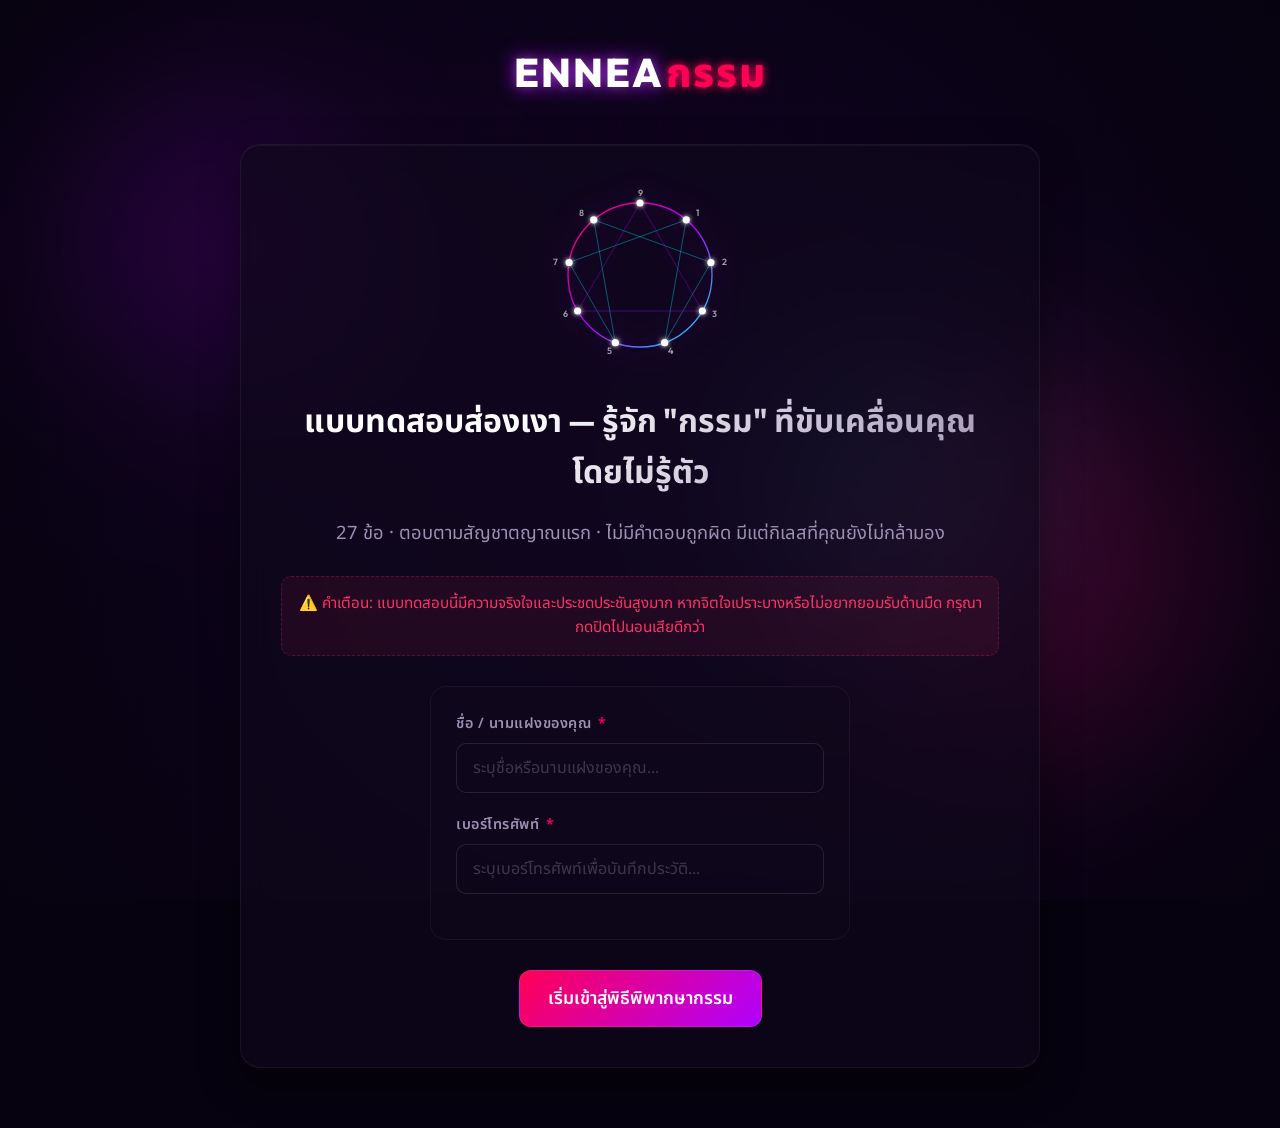
==== enneagram/index.html @ 42acb88b "feat: add user name and phone registration to Enneaกรรม quiz" ====
<!DOCTYPE html>
<html lang="th">
<head>
  <meta charset="UTF-8">
  <meta name="viewport" content="width=device-width, initial-scale=1.0">
  
  <!-- Primary Meta Tags -->
  <title>Enneaกรรม | แบบทดสอบเงาบาปและกิเลสฝังใจประจำลักษณ์</title>
  <meta name="title" content="Enneaกรรม | แบบทดสอบเงาบาปและกิเลสฝังใจประจำลักษณ์">
  <meta name="description" content="ส่องกระจกดูเงาบาปประจำตัวคุณผ่านแบบทดสอบ Enneagram สายดาร์กจิกกัดแสบๆ คันๆ แต่ได้คิด พร้อมตรวจใบแจ้งหนี้กรรมและสแกนหาเจ้ากรรมนายเวร">
  
  <!-- Open Graph / Facebook -->
  <meta property="og:type" content="website">
  <meta property="og:title" content="Enneaกรรม | แบบทดสอบเงาบาปและกิเลสฝังใจประจำลักษณ์">
  <meta property="og:description" content="ส่องกระจกดูเงาบาปประจำตัวคุณผ่านแบบทดสอบ Enneagram สายดาร์กจิกกัดแสบๆ คันๆ แต่ได้คิด พร้อมตรวจใบแจ้งหนี้กรรมและสแกนหาเจ้ากรรมนายเวร">
  <meta property="og:image" content="https://mawinmalipho.github.io/enneagram/preview.png">

  <!-- Google Fonts -->
  <link rel="preconnect" href="https://fonts.googleapis.com">
  <link rel="preconnect" href="https://fonts.gstatic.com" crossorigin>
  <link href="https://fonts.googleapis.com/css2?family=Outfit:wght@300;400;600;800&family=Noto+Sans+Thai:wght@300;400;600;700&display=swap" rel="stylesheet">
  
  <!-- Styling -->
  <link rel="stylesheet" href="/enneagram/style.css">
</head>
<body>
  
  <!-- Mystic Animated Background -->
  <div class="mystic-bg">
    <div class="cyber-grid"></div>
    <div class="glowing-orb orb-1"></div>
    <div class="glowing-orb orb-2"></div>
    <div class="glowing-orb orb-3"></div>
  </div>

  <div class="app-container">
    
    <!-- HEADER -->
    <header class="app-header">
      <div class="logo-text">ENNEA<span>กรรม</span></div>
    </header>

    <!-- INTRO SCREEN -->
    <section id="intro-screen" class="card active">
      <div class="emblem-container">
        <!-- SVG Enneagram Icon with Neon Glow -->
        <svg class="enneagram-svg" viewBox="0 0 200 200">
          <defs>
            <filter id="glow" x="-20%" y="-20%" width="140%" height="140%">
              <feGaussianBlur stdDeviation="3" result="blur" />
              <feComposite in="SourceGraphic" in2="blur" operator="over" />
            </filter>
            <linearGradient id="neonGrad" x1="0%" y1="0%" x2="100%" y2="100%">
              <stop offset="0%" stop-color="#ff0055" />
              <stop offset="50%" stop-color="#b000ff" />
              <stop offset="100%" stop-color="#00f0ff" />
            </linearGradient>
          </defs>
          <!-- Outer Ring -->
          <circle cx="100" cy="100" r="80" class="svg-ring" />
          <!-- Enneagram Lines -->
          <!-- Hexad: 1-4-2-8-5-7-1 -->
          <path d="M 151.4 38.7 L 127.4 175.2 L 178.8 86.1 L 48.6 38.7 L 72.6 175.2 L 21.2 86.1 Z" class="svg-lines hexad" />
          <!-- Triangle: 9-3-6-9 -->
          <path d="M 100 20 L 169.3 140 L 30.7 140 Z" class="svg-lines triangle" />
          <!-- Enneagram Points with text labels -->
          <g class="svg-points">
            <!-- 9 -->
            <circle cx="100" cy="20" r="4" />
            <text x="100" y="12" text-anchor="middle">9</text>
            <!-- 1 -->
            <circle cx="151.4" cy="38.7" r="4" />
            <text x="162.4" y="34.7" text-anchor="start">1</text>
            <!-- 2 -->
            <circle cx="178.8" cy="86.1" r="4" />
            <text x="190.8" y="89.1" text-anchor="start">2</text>
            <!-- 3 -->
            <circle cx="169.3" cy="140" r="4" />
            <text x="180.3" y="147" text-anchor="start">3</text>
            <!-- 4 -->
            <circle cx="127.4" cy="175.2" r="4" />
            <text x="133.4" y="188.2" text-anchor="middle">4</text>
            <!-- 5 -->
            <circle cx="72.6" cy="175.2" r="4" />
            <text x="66.6" y="188.2" text-anchor="middle">5</text>
            <!-- 6 -->
            <circle cx="30.7" cy="140" r="4" />
            <text x="19.7" y="147" text-anchor="end">6</text>
            <!-- 7 -->
            <circle cx="21.2" cy="86.1" r="4" />
            <text x="9.2" y="89.1" text-anchor="end">7</text>
            <!-- 8 -->
            <circle cx="48.6" cy="38.7" r="4" />
            <text x="37.6" y="34.7" text-anchor="end">8</text>
          </g>
        </svg>
      </div>

      <div class="intro-content">
        <h2>แบบทดสอบส่องเงา — รู้จัก "กรรม" ที่ขับเคลื่อนคุณโดยไม่รู้ตัว</h2>
        <p class="intro-desc">
          27 ข้อ · ตอบตามสัญชาตญาณแรก · ไม่มีคำตอบถูกผิด มีแต่กิเลสที่คุณยังไม่กล้ามอง
        </p>
        <p class="intro-warning">
          ⚠️ คำเตือน: แบบทดสอบนี้มีความจริงใจและประชดประชันสูงมาก หากจิตใจเปราะบางหรือไม่อยากยอมรับด้านมืด กรุณากดปิดไปนอนเสียดีกว่า
        </p>
        
        <!-- User Info inputs -->
        <div class="user-info-container">
          <div class="input-group">
            <label for="user-name" class="input-label">ชื่อ / นามแฝงของคุณ <span class="required">*</span></label>
            <input type="text" id="user-name" class="input-field" placeholder="ระบุชื่อหรือนามแฝงของคุณ..." required>
          </div>
          <div class="input-group">
            <label for="user-phone" class="input-label">เบอร์โทรศัพท์ <span class="required">*</span></label>
            <input type="tel" id="user-phone" class="input-field" placeholder="ระบุเบอร์โทรศัพท์เพื่อบันทึกประวัติ..." required>
          </div>
          <div id="info-error-msg" class="info-error-msg hidden">⚠️ กรุณากรอกชื่อและเบอร์โทรศัพท์ก่อนเริ่ม</div>
        </div>

        <button id="btn-start" class="btn btn-primary btn-glow">เริ่มเข้าสู่พิธีพิพากษากรรม</button>
      </div>
    </section>

    <!-- QUIZ SCREEN -->
    <section id="quiz-screen" class="card">
      <div class="quiz-header">
        <div class="category-tag" id="category-tag">หมวด: การงานและการใช้ชีวิต</div>
        <div class="progress-info">
          <span>ความคืบหน้าการส่งเวรกรรม: </span>
          <span id="progress-text" class="neon-text">0%</span>
        </div>
      </div>
      <div class="progress-container">
        <div id="progress-bar" class="progress-bar"></div>
      </div>

      <div class="question-container">
        <div class="question-num-row">
          <div class="question-num" id="question-num">ข้อ 1 จาก 27</div>
          <button id="btn-back" class="btn-back hidden">⬅ ย้อนกลับ</button>
        </div>
        <h3 id="question-text">คำถามจะปรากฏขึ้นตรงนี้...</h3>
      </div>

      <div id="choices-container" class="choices-container">
        <!-- Answers will be generated dynamically -->
      </div>
    </section>

    <!-- RESULTS SCREEN -->
    <section id="results-screen" class="card">
      <!-- Invoice Header Decorator -->
      <div class="invoice-header">
        <div class="invoice-title">ใบแจ้งหนี้กรรม</div>
        <div class="invoice-serial" id="invoice-id">No. KM-666-0001</div>
      </div>

      <div class="results-grid">
        <!-- LEFT: Primary Type Profile -->
        <div class="results-column-profile">
          <div class="profile-badge">
            <span class="badge-label">ลักษณ์หลักของคุณคือ</span>
            <h1 id="result-type-name" class="neon-text">ลักษณ์ 1: นรกคนดีย์</h1>
            <div id="result-type-title" class="type-subtitle">The Perfectionist Corpse</div>
          </div>

          <div class="meta-metrics-grid">
            <div class="metric-card">
              <span class="metric-title">ระดับการตื่นรู้</span>
              <span class="metric-value neon-red" id="metric-awareness">ตื่นรู้ปานกลาง</span>
            </div>
            <div class="metric-card">
              <span class="metric-title">เกราะป้องกันตัวตน</span>
              <span class="metric-value neon-purple" id="metric-ego">98%</span>
            </div>
          </div>

          <div class="profile-description">
            <h3>บันทึกเสียงสะท้อนจากกระจกส่องใจ</h3>
            <p id="result-description">คำอธิบายจิกกัดจะถูกแสดงผลที่นี่...</p>
          </div>

          <div class="karmic-details">
            <div class="detail-box box-skill">
              <h4>🛡️ สกิลติดตัว (Passive Skill)</h4>
              <p id="result-passive-skill">รายละเอียดสกิล...</p>
            </div>
            
            <div class="detail-box box-enemy">
              <h4>👹 คู่ปรับกระตุ้นอัตตา</h4>
              <p id="result-enemy">ลักษณ์ไหนที่เจอแล้วเหนื่อยใจ...</p>
            </div>

            <div class="detail-box box-fix">
              <h4>🕊️ ทางสายกลาง (แนวทางพัฒนาจิตใจ)</h4>
              <p id="result-mitigation">คำแนะนำในการปล่อยวางตัวตน...</p>
            </div>
          </div>
        </div>

        <!-- RIGHT: Visual Metrics & Radar Chart -->
        <div class="results-column-chart">
          <div class="chart-container">
            <h3>แผนภาพกิเลสฝังใจ 9 ด้าน (Karmic Radar Chart)</h3>
            <div id="radar-chart-wrapper">
              <!-- SVG Radar Chart is rendered here -->
            </div>
          </div>

          <div class="chemicals-container">
            <h3>สารเคมีในสมองปัจจุบัน</h3>
            <div id="chemicals-list" class="chemicals-list">
              <!-- Dynamically populated chemicals progress bars -->
            </div>
          </div>
        </div>
      </div>

      <!-- Action buttons -->
      <div class="results-actions">
        <button id="btn-scan-enemy" class="btn btn-secondary btn-glow">⚡ สแกนหาเจ้ากรรมนายเวร</button>
        <button id="btn-share" class="btn btn-primary btn-glow">🔗 แชร์ผลกรรมประจานตน</button>
        <button id="btn-retry" class="btn btn-outline">เวียนว่ายตายเกิดใหม่ (ทำอีกรอบ)</button>
      </div>
    </section>

  </div>

  <!-- Enemy Scan Overlay / Modal -->
  <div id="enemy-scan-modal" class="modal">
    <div class="modal-content card">
      <div class="modal-header">
        <h2>ระบบจับคู่เจ้ากรรมนายเวรดิจิทัล</h2>
        <span class="close-modal">&times;</span>
      </div>
      <div class="modal-body">
        <div class="radar-scan-anim">
          <div class="scan-line"></div>
          <div class="scan-circle-1"></div>
          <div class="scan-circle-2"></div>
          <div class="scan-dot"></div>
        </div>
        <div id="scan-status-text">กำลังค้นหาพฤติกรรมขัดใจในระบบเครือข่าย...</div>
        <div id="scan-result-details" class="scan-result-details hidden">
          <div class="enemy-avatar-wrap">
            <div class="enemy-avatar" id="enemy-avatar">👹</div>
            <div class="enemy-name" id="enemy-name">ลักษณ์ X: เปรตไอเดีย</div>
          </div>
          <p id="enemy-desc" class="enemy-desc">คำอธิบายเหตุผลของการขัดขากันของกรรมจะปรากฏขึ้นที่นี่...</p>
          <div class="caution-note">
            ⚠️ แนะนำ: อยู่ห่างๆ กันไว้ หรือหากหนีไม่ได้ จงฝึกปล่อยวางความคาดหวัง ก่อนที่วิญญาณจะหลุดออกจากร่าง
          </div>
        </div>
      </div>
    </div>
  </div>

  <!-- Share Toast -->
  <div id="share-toast" class="toast">คัดลอกใบแจ้งหนี้กรรมไปยังคลิปบอร์ดแล้ว! เตรียมไปโพสต์ประจานตัวเองได้เลย</div>

  <!-- JavaScript Modules -->
  <script src="/enneagram/questions.js"></script>
  <script src="/enneagram/app.js"></script>
</body>
</html>
---- enneagram/style.css ----
/* ==========================================================================
   ENNEAกรรม - Cyber-Neo-Mystic Theme Stylesheet
   ========================================================================== */

/* 1. CSS VARIABLES & RESET */
:root {
  --bg-color: #06020f;
  --panel-bg: rgba(16, 8, 28, 0.65);
  --panel-border: rgba(255, 255, 255, 0.06);
  --panel-glow: rgba(176, 0, 255, 0.15);
  
  --text-main: #f0eafc;
  --text-muted: #9c90b3;
  
  /* Neon Accents */
  --neon-pink: #ff0055;
  --neon-purple: #b000ff;
  --neon-cyan: #00f0ff;
  --neon-green: #39ff14;
  --neon-yellow: #ffea00;
  
  /* Fonts */
  --font-display: 'Outfit', 'Noto Sans Thai', sans-serif;
  --font-body: 'Noto Sans Thai', 'Outfit', sans-serif;
  
  --transition-smooth: all 0.3s cubic-bezier(0.25, 0.8, 0.25, 1);
}

* {
  box-sizing: border-box;
  margin: 0;
  padding: 0;
}

body {
  background-color: var(--bg-color);
  color: var(--text-main);
  font-family: var(--font-body);
  min-height: 100vh;
  overflow-x: hidden;
  position: relative;
  line-height: 1.6;
}

/* 2. MYSTIC ANIMATED BACKGROUND */
.mystic-bg {
  position: fixed;
  top: 0;
  left: 0;
  width: 100%;
  height: 100%;
  z-index: -2;
  overflow: hidden;
  pointer-events: none;
  background: radial-gradient(circle at 50% 50%, #120524 0%, #06020f 100%);
}

.cyber-grid {
  position: absolute;
  top: 0;
  left: 0;
  width: 100%;
  height: 100%;
  background-image: 
    linear-gradient(rgba(176, 0, 255, 0.05) 1px, transparent 1px),
    linear-gradient(90deg, rgba(176, 0, 255, 0.05) 1px, transparent 1px);
  background-size: 40px 40px;
  background-position: center center;
  mask-image: radial-gradient(circle, rgba(0,0,0,0.8) 20%, rgba(0,0,0,0) 80%);
  -webkit-mask-image: radial-gradient(circle, rgba(0,0,0,0.8) 20%, rgba(0,0,0,0) 80%);
}

.glowing-orb {
  position: absolute;
  border-radius: 50%;
  filter: blur(80px);
  opacity: 0.15;
  mix-blend-mode: screen;
  animation: orbFloat 20s infinite alternate ease-in-out;
}

.orb-1 {
  width: 300px;
  height: 300px;
  background: var(--neon-purple);
  top: 10%;
  left: 5%;
  animation-duration: 25s;
}

.orb-2 {
  width: 400px;
  height: 400px;
  background: var(--neon-pink);
  bottom: 15%;
  right: 5%;
  animation-duration: 30s;
  animation-delay: -5s;
}

.orb-3 {
  width: 250px;
  height: 250px;
  background: var(--neon-cyan);
  top: 40%;
  left: 60%;
  animation-duration: 18s;
  animation-delay: -2s;
}

@keyframes orbFloat {
  0% { transform: translate(0, 0) scale(1); }
  50% { transform: translate(40px, -60px) scale(1.1); }
  100% { transform: translate(-30px, 40px) scale(0.9); }
}

/* 3. LAYOUT & CONTAINER */
.app-container {
  max-width: 1100px;
  margin: 0 auto;
  padding: 20px;
  min-height: 100vh;
  display: flex;
  flex-direction: column;
  justify-content: center;
}

.app-header {
  text-align: center;
  padding: 20px 0;
  margin-bottom: 20px;
}

.logo-text {
  font-family: var(--font-display);
  font-size: 2.5rem;
  font-weight: 800;
  letter-spacing: 2px;
  color: #fff;
  text-shadow: 0 0 10px rgba(255,255,255,0.2), 0 0 20px var(--neon-purple);
  display: inline-block;
}

.logo-text span {
  color: var(--neon-pink);
  text-shadow: 0 0 10px var(--neon-pink);
  margin-left: 2px;
}

/* 4. BASE CARD STYLING (GLASSMORPHISM) */
.card {
  background: var(--panel-bg);
  border: 1px solid var(--panel-border);
  box-shadow: 0 16px 40px rgba(0, 0, 0, 0.4), inset 0 1px 1px rgba(255, 255, 255, 0.05);
  border-radius: 20px;
  padding: 40px;
  backdrop-filter: blur(15px);
  -webkit-backdrop-filter: blur(15px);
  margin-bottom: 40px;
  display: none;
  opacity: 0;
  transform: translateY(20px);
  transition: opacity 0.5s ease, transform 0.5s ease;
}

.card.active {
  display: block;
  opacity: 1;
  transform: translateY(0);
}

/* 5. TYPOGRAPHY & NEON EFFECTS */
h2 {
  font-family: var(--font-display);
  font-size: 2rem;
  margin-bottom: 20px;
  font-weight: 700;
  background: linear-gradient(135deg, #fff 30%, var(--text-muted) 100%);
  -webkit-background-clip: text;
  -webkit-text-fill-color: transparent;
}

h3 {
  font-family: var(--font-display);
  font-size: 1.5rem;
  margin-bottom: 15px;
  font-weight: 600;
}

p {
  color: var(--text-muted);
  font-size: 1.05rem;
  margin-bottom: 20px;
}

.neon-text {
  text-shadow: 0 0 8px currentColor;
}

.neon-red {
  color: var(--neon-pink);
  text-shadow: 0 0 8px rgba(255, 0, 85, 0.4);
}

.neon-purple {
  color: var(--neon-purple);
  text-shadow: 0 0 8px rgba(176, 0, 255, 0.4);
}

.neon-cyan {
  color: var(--neon-cyan);
  text-shadow: 0 0 8px rgba(0, 240, 255, 0.4);
}

/* 6. BUTTONS */
.btn {
  display: inline-block;
  font-family: var(--font-display);
  padding: 14px 28px;
  font-size: 1.1rem;
  font-weight: 600;
  border-radius: 12px;
  border: none;
  cursor: pointer;
  text-decoration: none;
  transition: var(--transition-smooth);
  text-align: center;
}

.btn-primary {
  background: linear-gradient(135deg, var(--neon-pink) 0%, var(--neon-purple) 100%);
  color: #fff;
  border: 1px solid rgba(255, 255, 255, 0.1);
}

.btn-secondary {
  background: transparent;
  color: var(--neon-cyan);
  border: 1px solid var(--neon-cyan);
}

.btn-outline {
  background: transparent;
  color: var(--text-muted);
  border: 1px solid rgba(255, 255, 255, 0.15);
}

.btn-outline:hover {
  color: #fff;
  border-color: #fff;
  background: rgba(255,255,255,0.05);
}

.btn-glow:hover {
  transform: translateY(-2px);
  box-shadow: 0 0 20px rgba(176, 0, 255, 0.4);
}

.btn-primary.btn-glow:hover {
  box-shadow: 0 0 25px rgba(255, 0, 85, 0.5);
}

.btn-secondary.btn-glow:hover {
  box-shadow: 0 0 25px rgba(0, 240, 255, 0.5);
  background: rgba(0, 240, 255, 0.05);
}

/* 7. INTRO SCREEN SPECIFIC */
#intro-screen {
  text-align: center;
  max-width: 800px;
  margin: 0 auto 40px auto;
}

.emblem-container {
  width: 180px;
  height: 180px;
  margin: 0 auto 30px auto;
}

.enneagram-svg {
  width: 100%;
  height: 100%;
  filter: drop-shadow(0 0 15px rgba(176, 0, 255, 0.4));
  animation: rotateLogo 60s infinite linear;
}

@keyframes rotateLogo {
  0% { transform: rotate(0deg); }
  100% { transform: rotate(360deg); }
}

.svg-ring {
  fill: none;
  stroke: url(#neonGrad);
  stroke-width: 1.5px;
  stroke-dasharray: 502;
  animation: drawRing 3s ease-out forwards;
}

.svg-lines {
  fill: none;
  stroke: rgba(176, 0, 255, 0.4);
  stroke-width: 1px;
}

.svg-lines.hexad {
  stroke: rgba(0, 240, 255, 0.4);
}

.svg-points circle {
  fill: #fff;
  filter: drop-shadow(0 0 3px #fff);
}

.svg-points text {
  fill: rgba(255, 255, 255, 0.6);
  font-family: var(--font-display);
  font-size: 10px;
  font-weight: 600;
}

.intro-desc {
  font-size: 1.15rem;
  line-height: 1.8;
  margin-bottom: 25px;
}

.intro-warning {
  color: #ff3366;
  font-size: 0.95rem;
  background: rgba(255, 51, 102, 0.08);
  border: 1px dashed rgba(255, 51, 102, 0.25);
  padding: 15px;
  border-radius: 10px;
  margin-bottom: 30px;
}

/* 8. QUIZ SCREEN SPECIFIC */
.quiz-header {
  display: flex;
  justify-content: space-between;
  align-items: center;
  margin-bottom: 15px;
  flex-wrap: wrap;
  gap: 10px;
}

.category-tag {
  background: rgba(176, 0, 255, 0.15);
  border: 1px solid rgba(176, 0, 255, 0.3);
  padding: 6px 14px;
  border-radius: 20px;
  font-size: 0.9rem;
  font-weight: 600;
  color: #eae5fa;
}

.progress-info {
  font-size: 0.95rem;
  color: var(--text-muted);
}

.progress-container {
  width: 100%;
  height: 6px;
  background: rgba(255, 255, 255, 0.05);
  border-radius: 3px;
  overflow: hidden;
  margin-bottom: 40px;
}

.progress-bar {
  height: 100%;
  width: 0%;
  background: linear-gradient(90deg, var(--neon-purple), var(--neon-cyan));
  box-shadow: 0 0 10px var(--neon-cyan);
  transition: width 0.4s ease;
}

.question-container {
  margin-bottom: 35px;
}

.question-num-row {
  display: flex;
  justify-content: space-between;
  align-items: center;
  margin-bottom: 15px;
}

.btn-back {
  background: rgba(255, 255, 255, 0.03);
  border: 1px solid rgba(255, 255, 255, 0.1);
  color: var(--text-muted);
  padding: 6px 14px;
  border-radius: 8px;
  font-size: 0.85rem;
  font-family: var(--font-body);
  cursor: pointer;
  transition: var(--transition-smooth);
}

.btn-back:hover {
  color: #fff;
  border-color: rgba(255, 255, 255, 0.3);
  background: rgba(255, 255, 255, 0.07);
  box-shadow: 0 0 10px rgba(255, 255, 255, 0.05);
}

.question-num {
  font-family: var(--font-display);
  font-size: 1.1rem;
  color: var(--neon-cyan);
  font-weight: bold;
}

#question-text {
  font-size: 1.55rem;
  line-height: 1.6;
  font-weight: 600;
}

.choices-container {
  display: flex;
  flex-direction: column;
  gap: 15px;
}

.choice-btn {
  background: rgba(255, 255, 255, 0.02);
  border: 1px solid rgba(255, 255, 255, 0.07);
  padding: 20px 25px;
  border-radius: 12px;
  color: var(--text-main);
  text-align: left;
  font-size: 1.05rem;
  cursor: pointer;
  transition: var(--transition-smooth);
  display: flex;
  align-items: center;
  width: 100%;
  line-height: 1.5;
}

.choice-btn::before {
  content: '';
  width: 8px;
  height: 8px;
  border-radius: 50%;
  background: transparent;
  border: 1.5px solid var(--text-muted);
  margin-right: 18px;
  flex-shrink: 0;
  transition: var(--transition-smooth);
}

.choice-btn:hover {
  background: rgba(176, 0, 255, 0.06);
  border-color: rgba(176, 0, 255, 0.3);
  transform: translateX(5px);
}

.choice-btn:hover::before {
  border-color: var(--neon-purple);
  background: var(--neon-purple);
  box-shadow: 0 0 8px var(--neon-purple);
}

.choice-btn.active {
  background: rgba(176, 0, 255, 0.08) !important;
  border-color: rgba(176, 0, 255, 0.5) !important;
  transform: translateX(5px);
  box-shadow: 0 0 15px rgba(176, 0, 255, 0.15);
}

.choice-btn.active::before {
  border-color: var(--neon-purple) !important;
  background: var(--neon-purple) !important;
  box-shadow: 0 0 8px var(--neon-purple);
}

/* 9. RESULTS SCREEN (KARMA INVOICE) */
#results-screen {
  background: radial-gradient(circle at 100% 0%, rgba(255, 0, 85, 0.04) 0%, transparent 40%), var(--panel-bg);
  border: 1px dashed rgba(255, 255, 255, 0.15);
  padding: 40px 30px;
  position: relative;
}

/* Invoice Aesthetics */
.invoice-header {
  display: flex;
  justify-content: space-between;
  align-items: flex-end;
  border-bottom: 2px dashed rgba(255, 255, 255, 0.1);
  padding-bottom: 20px;
  margin-bottom: 30px;
}

.invoice-title {
  font-family: var(--font-display);
  font-size: 1.8rem;
  font-weight: 800;
  color: var(--neon-pink);
  text-shadow: 0 0 10px rgba(255, 0, 85, 0.2);
  letter-spacing: 1px;
}

.invoice-serial {
  font-family: 'Courier New', monospace;
  font-size: 0.95rem;
  color: var(--text-muted);
}

.results-grid {
  display: grid;
  grid-template-columns: 1fr 1fr;
  gap: 40px;
  margin-bottom: 40px;
}

@media (max-width: 850px) {
  .results-grid {
    grid-template-columns: 1fr;
    gap: 30px;
  }
}

/* Profile Details Column */
.profile-badge {
  margin-bottom: 25px;
}

.badge-label {
  font-size: 0.9rem;
  color: var(--text-muted);
  text-transform: uppercase;
  letter-spacing: 1.5px;
  display: block;
  margin-bottom: 5px;
}

#result-type-name {
  font-size: 2.3rem;
  font-weight: 800;
  line-height: 1.2;
  margin-bottom: 5px;
}

.type-subtitle {
  font-family: var(--font-display);
  font-size: 1.1rem;
  color: var(--neon-cyan);
  font-weight: 600;
}

.meta-metrics-grid {
  display: grid;
  grid-template-columns: 1fr 1fr;
  gap: 15px;
  margin-bottom: 25px;
}

.metric-card {
  background: rgba(255, 255, 255, 0.02);
  border: 1px solid rgba(255, 255, 255, 0.05);
  border-radius: 12px;
  padding: 15px;
  display: flex;
  flex-direction: column;
}

.metric-title {
  font-size: 0.8rem;
  color: var(--text-muted);
  margin-bottom: 5px;
}

.metric-value {
  font-size: 1.2rem;
  font-weight: 700;
}

.profile-description {
  background: rgba(0, 0, 0, 0.2);
  border-left: 3px solid var(--neon-pink);
  padding: 20px;
  border-radius: 0 12px 12px 0;
  margin-bottom: 25px;
}

.profile-description h3 {
  font-size: 1.1rem;
  color: #fff;
  margin-bottom: 10px;
}

.profile-description p {
  font-size: 1rem;
  margin-bottom: 0;
  color: var(--text-main);
  line-height: 1.7;
}

.karmic-details {
  display: flex;
  flex-direction: column;
  gap: 15px;
}

.detail-box {
  background: rgba(255, 255, 255, 0.01);
  border: 1px solid rgba(255, 255, 255, 0.04);
  border-radius: 12px;
  padding: 18px;
}

.detail-box h4 {
  font-size: 1rem;
  color: #eae5fa;
  margin-bottom: 8px;
}

.detail-box p {
  font-size: 0.95rem;
  margin-bottom: 0;
  color: var(--text-muted);
}

.box-skill {
  border-left: 3px solid var(--neon-purple);
}

.box-enemy {
  border-left: 3px solid var(--neon-yellow);
}

.box-fix {
  border-left: 3px solid var(--neon-green);
}

/* Visuals Column */
.chart-container {
  background: rgba(0, 0, 0, 0.15);
  border: 1px solid rgba(255, 255, 255, 0.03);
  border-radius: 16px;
  padding: 25px;
  margin-bottom: 30px;
}

.chart-container h3, .chemicals-container h3 {
  font-size: 1.1rem;
  color: #fff;
  margin-bottom: 20px;
  font-weight: 600;
  text-align: center;
}

#radar-chart-wrapper {
  width: 100%;
  max-width: 380px;
  margin: 0 auto;
}

/* SVG Radar Chart styles */
.radar-chart {
  width: 100%;
  height: auto;
}

.radar-grid-ring {
  fill: none;
  stroke: rgba(255, 255, 255, 0.06);
  stroke-width: 1;
}

.radar-grid-line {
  stroke: rgba(255, 255, 255, 0.06);
  stroke-width: 1;
}

.radar-axis-label {
  font-family: var(--font-display);
  font-size: 9px;
  fill: var(--text-muted);
  font-weight: 600;
}

.radar-axis-label.active {
  fill: var(--neon-cyan);
  font-weight: bold;
}

.radar-polygon {
  fill: rgba(176, 0, 255, 0.2);
  stroke: var(--neon-purple);
  stroke-width: 2px;
  filter: drop-shadow(0 0 5px rgba(176, 0, 255, 0.5));
}

.radar-point {
  fill: #fff;
  stroke: var(--neon-purple);
  stroke-width: 1.5px;
  cursor: pointer;
  transition: r 0.2s ease;
}

.radar-point:hover {
  r: 5px;
  fill: var(--neon-cyan);
}

/* Chemical Progress Bars */
.chemicals-container {
  background: rgba(0, 0, 0, 0.15);
  border: 1px solid rgba(255, 255, 255, 0.03);
  border-radius: 16px;
  padding: 25px;
}

.chemicals-list {
  display: flex;
  flex-direction: column;
  gap: 15px;
}

.chem-item {
  display: flex;
  flex-direction: column;
}

.chem-label-row {
  display: flex;
  justify-content: space-between;
  margin-bottom: 5px;
  font-size: 0.9rem;
}

.chem-name {
  color: var(--text-main);
  font-weight: 500;
}

.chem-value {
  color: var(--neon-cyan);
  font-family: var(--font-display);
  font-weight: 600;
}

.chem-bar-bg {
  width: 100%;
  height: 6px;
  background: rgba(255, 255, 255, 0.04);
  border-radius: 3px;
  overflow: hidden;
}

.chem-bar-fill {
  height: 100%;
  width: 0%;
  background: var(--neon-purple);
  border-radius: 3px;
  transition: width 1s ease-out;
}

.results-actions {
  display: flex;
  gap: 15px;
  justify-content: center;
  flex-wrap: wrap;
  margin-top: 30px;
  padding-top: 35px;
  border-top: 2px dashed rgba(255, 255, 255, 0.1);
}

@media (max-width: 500px) {
  .results-actions .btn {
    width: 100%;
  }
}

/* 10. MODAL / OVERLAY (ENEMY SCANNER) */
.modal {
  display: none;
  position: fixed;
  top: 0;
  left: 0;
  width: 100%;
  height: 100%;
  background: rgba(4, 2, 8, 0.85);
  backdrop-filter: blur(8px);
  -webkit-backdrop-filter: blur(8px);
  z-index: 99;
  justify-content: center;
  align-items: center;
  opacity: 0;
  transition: opacity 0.3s ease;
}

.modal.active {
  display: flex;
  opacity: 1;
}

.modal-content {
  width: 90%;
  max-width: 500px;
  padding: 30px;
  position: relative;
}

.modal-header {
  display: flex;
  justify-content: space-between;
  align-items: center;
  margin-bottom: 25px;
  border-bottom: 1px solid rgba(255,255,255,0.06);
  padding-bottom: 12px;
}

.modal-header h2 {
  font-size: 1.35rem;
  margin-bottom: 0;
}

.close-modal {
  font-size: 1.8rem;
  color: var(--text-muted);
  cursor: pointer;
  transition: var(--transition-smooth);
}

.close-modal:hover {
  color: #fff;
}

/* Radar Animation */
.radar-scan-anim {
  width: 150px;
  height: 150px;
  border-radius: 50%;
  border: 1px solid rgba(0, 240, 255, 0.15);
  margin: 0 auto 25px auto;
  position: relative;
  overflow: hidden;
  background: radial-gradient(circle, rgba(0, 240, 255, 0.05) 0%, transparent 70%);
}

.scan-line {
  position: absolute;
  top: 50%;
  left: 50%;
  width: 100%;
  height: 100%;
  background: linear-gradient(45deg, rgba(0, 240, 255, 0.25) 0%, transparent 50%);
  transform-origin: top left;
  animation: radarRotate 2.5s infinite linear;
}

.scan-circle-1, .scan-circle-2 {
  position: absolute;
  top: 50%;
  left: 50%;
  transform: translate(-50%, -50%);
  border: 1px dashed rgba(0, 240, 255, 0.1);
  border-radius: 50%;
}

.scan-circle-1 { width: 100px; height: 100px; }
.scan-circle-2 { width: 50px; height: 50px; }

.scan-dot {
  position: absolute;
  width: 6px;
  height: 6px;
  background: var(--neon-cyan);
  border-radius: 50%;
  box-shadow: 0 0 10px var(--neon-cyan);
  top: 30%;
  left: 70%;
  animation: pulseDot 1s infinite alternate;
  opacity: 0;
}

@keyframes radarRotate {
  0% { transform: rotate(0deg); }
  100% { transform: rotate(360deg); }
}

@keyframes pulseDot {
  0% { opacity: 0.2; }
  100% { opacity: 1; }
}

#scan-status-text {
  text-align: center;
  font-size: 1rem;
  color: var(--text-muted);
  margin-bottom: 10px;
}

/* Enemy Details in Modal */
.scan-result-details {
  text-align: center;
  animation: fadeIn 0.5s ease forwards;
}

.enemy-avatar-wrap {
  margin: 20px 0 15px 0;
}

.enemy-avatar {
  font-size: 3.5rem;
  filter: drop-shadow(0 0 10px var(--neon-pink));
  animation: bounce 1.5s infinite alternate ease-in-out;
}

.enemy-name {
  font-family: var(--font-display);
  font-size: 1.4rem;
  font-weight: 700;
  color: var(--neon-pink);
  margin-top: 10px;
}

.enemy-desc {
  font-size: 1rem;
  color: var(--text-main);
  line-height: 1.7;
  background: rgba(0,0,0,0.2);
  padding: 15px;
  border-radius: 8px;
  border: 1px solid rgba(255, 255, 255, 0.04);
  margin: 15px 0;
  text-align: left;
}

.caution-note {
  font-size: 0.85rem;
  color: var(--neon-yellow);
  background: rgba(255, 234, 0, 0.06);
  border: 1px dashed rgba(255, 234, 0, 0.2);
  padding: 10px;
  border-radius: 8px;
}

@keyframes bounce {
  0% { transform: translateY(0); }
  100% { transform: translateY(-8px); }
}

/* 11. TOAST NOTIFICATION */
.toast {
  visibility: hidden;
  min-width: 280px;
  background-color: rgba(20, 10, 30, 0.95);
  border: 1px solid var(--neon-cyan);
  box-shadow: 0 0 15px rgba(0, 240, 255, 0.3);
  color: #fff;
  text-align: center;
  border-radius: 8px;
  padding: 16px 24px;
  position: fixed;
  z-index: 100;
  left: 50%;
  bottom: 30px;
  transform: translateX(-50%);
  font-size: 0.95rem;
  backdrop-filter: blur(10px);
}

.toast.show {
  visibility: visible;
  animation: fadeinToast 0.5s, fadeoutToast 0.5s 2.5s;
}

@keyframes fadeinToast {
  from { bottom: 0; opacity: 0; }
  to { bottom: 30px; opacity: 1; }
}

@keyframes fadeoutToast {
  from { bottom: 30px; opacity: 1; }
  to { bottom: 0; opacity: 0; }
}

/* 12. USER INFO INPUTS */
.user-info-container {
  max-width: 420px;
  margin: 0 auto 30px auto;
  text-align: left;
  background: rgba(16, 8, 28, 0.4);
  border: 1px solid rgba(255, 255, 255, 0.05);
  border-radius: 16px;
  padding: 25px;
  box-shadow: inset 0 1px 1px rgba(255, 255, 255, 0.02);
}

.user-info-container .input-group {
  margin-bottom: 20px;
  display: flex;
  flex-direction: column;
}

.user-info-container .input-group:last-of-type {
  margin-bottom: 0;
}

.user-info-container .input-label {
  display: block;
  font-size: 0.9rem;
  font-weight: 600;
  color: var(--text-muted);
  margin-bottom: 8px;
  letter-spacing: 0.5px;
  text-align: left;
}

.user-info-container .input-label .required {
  color: var(--neon-pink);
  margin-left: 2px;
}

.user-info-container .input-field {
  width: 100%;
  background: rgba(16, 8, 28, 0.6);
  border: 1px solid rgba(255, 255, 255, 0.1);
  border-radius: 10px;
  padding: 12px 16px;
  color: #fff;
  font-family: var(--font-body);
  font-size: 1rem;
  transition: var(--transition-smooth);
}

.user-info-container .input-field::placeholder {
  color: rgba(255, 255, 255, 0.2);
}

.user-info-container .input-field:focus {
  outline: none;
  border-color: var(--neon-purple);
  box-shadow: 0 0 12px rgba(176, 0, 255, 0.3);
  background: rgba(16, 8, 28, 0.85);
}

.user-info-container .info-error-msg {
  color: var(--neon-pink);
  font-size: 0.9rem;
  font-weight: 600;
  margin-top: 15px;
  text-align: center;
  background: rgba(255, 0, 85, 0.05);
  border: 1px solid rgba(255, 0, 85, 0.25);
  padding: 10px;
  border-radius: 8px;
  box-shadow: 0 0 10px rgba(255, 0, 85, 0.1);
}

.user-info-container .info-error-msg.hidden {
  display: none !important;
}

/* Helper Utilities */
.hidden {
  display: none !important;
}

@keyframes fadeIn {
  from { opacity: 0; transform: translateY(10px); }
  to { opacity: 1; transform: translateY(0); }
}
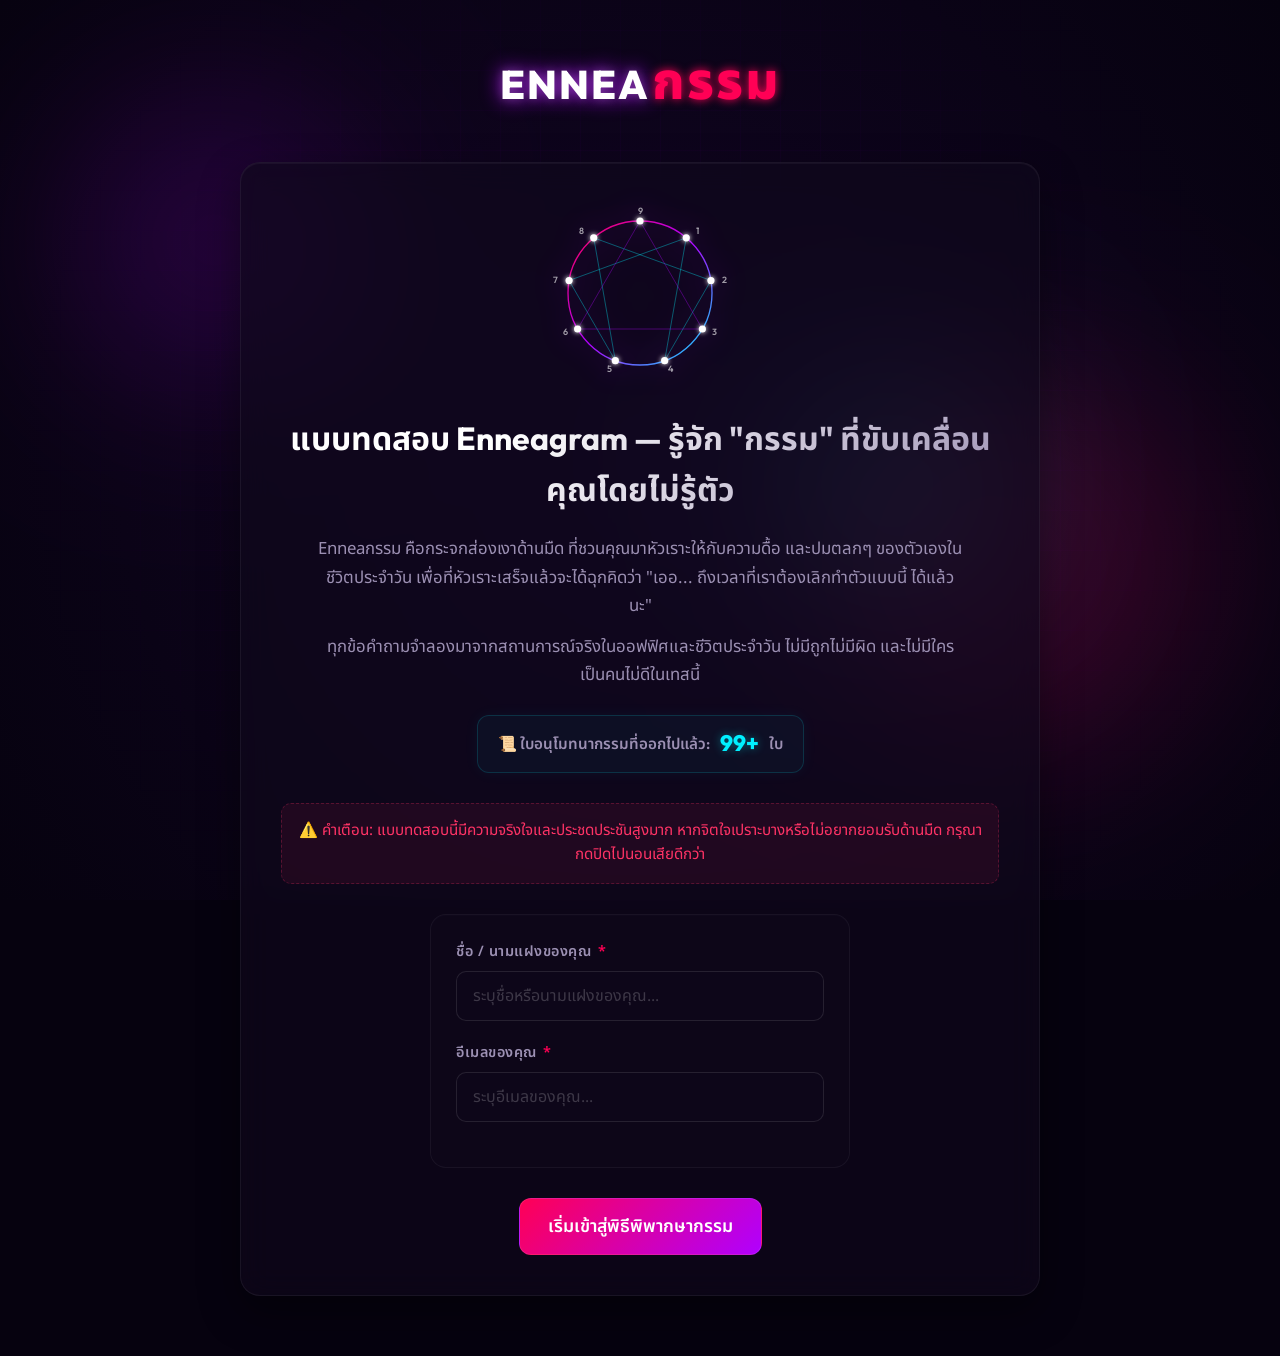
==== commit 2af6b4e3: "feat: update intro screen content and add live certificate counter" ====
--- a/enneagram/index.html
+++ b/enneagram/index.html
@@ -97,10 +97,18 @@
       </div>
 
       <div class="intro-content">
-        <h2>แบบทดสอบส่องเงา — รู้จัก "กรรม" ที่ขับเคลื่อนคุณโดยไม่รู้ตัว</h2>
-        <p class="intro-desc">
-          27 ข้อ · ตอบตามสัญชาตญาณแรก · ไม่มีคำตอบถูกผิด มีแต่กิเลสที่คุณยังไม่กล้ามอง
-        </p>
+        <h2>แบบทดสอบ Enneagram — รู้จัก "กรรม" ที่ขับเคลื่อนคุณโดยไม่รู้ตัว</h2>
+        <div class="intro-desc">
+          <p>Enneaกรรม คือกระจกส่องเงาด้านมืด ที่ชวนคุณมาหัวเราะให้กับความดื้อ และปมตลกๆ ของตัวเองในชีวิตประจำวัน เพื่อที่หัวเราะเสร็จแล้วจะได้ฉุกคิดว่า "เออ... ถึงเวลาที่เราต้องเลิกทำตัวแบบนี้ ได้แล้วนะ"</p>
+          <p>ทุกข้อคำถามจำลองมาจากสถานการณ์จริงในออฟฟิศและชีวิตประจำวัน ไม่มีถูกไม่มีผิด และไม่มีใครเป็นคนไม่ดีในเทสนี้</p>
+        </div>
+
+        <div class="karmic-counter-wrap">
+          <span class="counter-label">📜 ใบอนุโมทนากรรมที่ออกไปแล้ว:</span>
+          <span id="karmic-counter" class="counter-value neon-cyan">...</span>
+          <span class="counter-unit">ใบ</span>
+        </div>
+
         <p class="intro-warning">
           ⚠️ คำเตือน: แบบทดสอบนี้มีความจริงใจและประชดประชันสูงมาก หากจิตใจเปราะบางหรือไม่อยากยอมรับด้านมืด กรุณากดปิดไปนอนเสียดีกว่า
         </p>
@@ -112,10 +120,10 @@
             <input type="text" id="user-name" class="input-field" placeholder="ระบุชื่อหรือนามแฝงของคุณ..." required>
           </div>
           <div class="input-group">
-            <label for="user-phone" class="input-label">เบอร์โทรศัพท์ <span class="required">*</span></label>
-            <input type="tel" id="user-phone" class="input-field" placeholder="ระบุเบอร์โทรศัพท์เพื่อบันทึกประวัติ..." required>
-          </div>
-          <div id="info-error-msg" class="info-error-msg hidden">⚠️ กรุณากรอกชื่อและเบอร์โทรศัพท์ก่อนเริ่ม</div>
+            <label for="user-email" class="input-label">อีเมลของคุณ <span class="required">*</span></label>
+            <input type="email" id="user-email" class="input-field" placeholder="ระบุอีเมลของคุณ..." required>
+          </div>
+          <div id="info-error-msg" class="info-error-msg hidden">⚠️ กรุณากรอกชื่อและอีเมลก่อนเริ่ม</div>
         </div>
 
         <button id="btn-start" class="btn btn-primary btn-glow">เริ่มเข้าสู่พิธีพิพากษากรรม</button>
--- a/enneagram/style.css
+++ b/enneagram/style.css
@@ -145,6 +145,7 @@
   color: var(--neon-pink);
   text-shadow: 0 0 10px var(--neon-pink);
   margin-left: 2px;
+  font-size: 1.28em;
 }
 
 /* 4. BASE CARD STYLING (GLASSMORPHISM) */
@@ -321,9 +322,53 @@
 }
 
 .intro-desc {
-  font-size: 1.15rem;
-  line-height: 1.8;
+  font-size: 1.05rem;
+  line-height: 1.7;
   margin-bottom: 25px;
+  max-width: 650px;
+  margin-left: auto;
+  margin-right: auto;
+}
+
+.intro-desc p {
+  color: var(--text-muted);
+  margin-bottom: 12px;
+}
+
+.intro-desc p:last-child {
+  margin-bottom: 0;
+}
+
+.karmic-counter-wrap {
+  background: rgba(0, 240, 255, 0.04);
+  border: 1px solid rgba(0, 240, 255, 0.15);
+  border-radius: 12px;
+  padding: 10px 20px;
+  display: inline-flex;
+  align-items: center;
+  justify-content: center;
+  gap: 10px;
+  margin-bottom: 30px;
+  font-family: var(--font-display);
+  font-weight: 600;
+  box-shadow: 0 0 15px rgba(0, 240, 255, 0.05);
+}
+
+.counter-label {
+  color: var(--text-muted);
+  font-size: 0.95rem;
+}
+
+.counter-value {
+  font-size: 1.4rem;
+  font-weight: 800;
+  color: var(--neon-cyan);
+  text-shadow: 0 0 10px rgba(0, 240, 255, 0.4);
+}
+
+.counter-unit {
+  color: var(--text-muted);
+  font-size: 0.95rem;
 }
 
 .intro-warning {
@@ -809,6 +854,12 @@
   max-width: 500px;
   padding: 30px;
   position: relative;
+}
+
+.modal.active .modal-content {
+  display: block !important;
+  opacity: 1 !important;
+  transform: translateY(0) !important;
 }
 
 .modal-header {
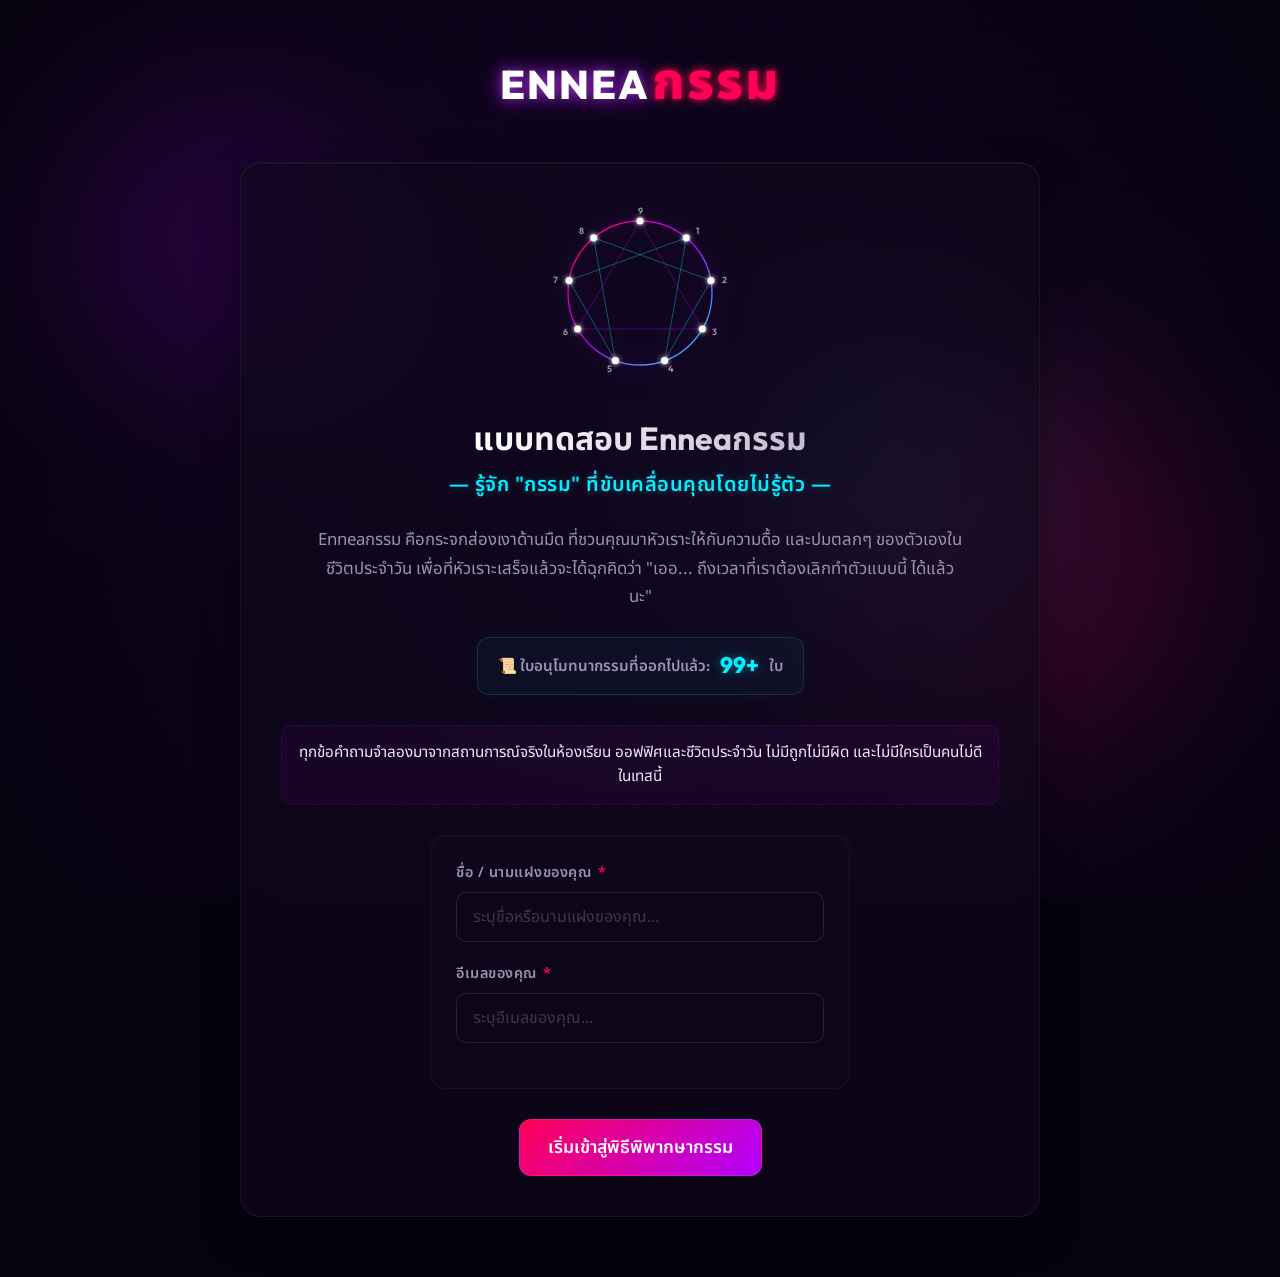
==== commit f0b22f27: "style: format heading subtitle, split description, and soften warning box" ====
--- a/enneagram/index.html
+++ b/enneagram/index.html
@@ -97,10 +97,11 @@
       </div>
 
       <div class="intro-content">
-        <h2>แบบทดสอบ Enneagram — รู้จัก "กรรม" ที่ขับเคลื่อนคุณโดยไม่รู้ตัว</h2>
+        <h2>แบบทดสอบ Enneaกรรม</h2>
+        <div class="intro-subtitle">— รู้จัก "กรรม" ที่ขับเคลื่อนคุณโดยไม่รู้ตัว —</div>
+        
         <div class="intro-desc">
           <p>Enneaกรรม คือกระจกส่องเงาด้านมืด ที่ชวนคุณมาหัวเราะให้กับความดื้อ และปมตลกๆ ของตัวเองในชีวิตประจำวัน เพื่อที่หัวเราะเสร็จแล้วจะได้ฉุกคิดว่า "เออ... ถึงเวลาที่เราต้องเลิกทำตัวแบบนี้ ได้แล้วนะ"</p>
-          <p>ทุกข้อคำถามจำลองมาจากสถานการณ์จริงในออฟฟิศและชีวิตประจำวัน ไม่มีถูกไม่มีผิด และไม่มีใครเป็นคนไม่ดีในเทสนี้</p>
         </div>
 
         <div class="karmic-counter-wrap">
@@ -110,7 +111,7 @@
         </div>
 
         <p class="intro-warning">
-          ⚠️ คำเตือน: แบบทดสอบนี้มีความจริงใจและประชดประชันสูงมาก หากจิตใจเปราะบางหรือไม่อยากยอมรับด้านมืด กรุณากดปิดไปนอนเสียดีกว่า
+          ทุกข้อคำถามจำลองมาจากสถานการณ์จริงในห้องเรียน ออฟฟิศและชีวิตประจำวัน ไม่มีถูกไม่มีผิด และไม่มีใครเป็นคนไม่ดีในเทสนี้
         </p>
         
         <!-- User Info inputs -->
--- a/enneagram/style.css
+++ b/enneagram/style.css
@@ -371,14 +371,25 @@
   font-size: 0.95rem;
 }
 
+.intro-subtitle {
+  font-size: 1.25rem;
+  font-weight: 600;
+  color: var(--neon-cyan);
+  text-shadow: 0 0 8px rgba(0, 240, 255, 0.3);
+  margin-top: -15px;
+  margin-bottom: 25px;
+  letter-spacing: 0.5px;
+}
+
 .intro-warning {
-  color: #ff3366;
+  color: var(--text-main);
   font-size: 0.95rem;
-  background: rgba(255, 51, 102, 0.08);
-  border: 1px dashed rgba(255, 51, 102, 0.25);
+  background: rgba(176, 0, 255, 0.06);
+  border: 1px dashed rgba(176, 0, 255, 0.25);
   padding: 15px;
   border-radius: 10px;
   margin-bottom: 30px;
+  line-height: 1.6;
 }
 
 /* 8. QUIZ SCREEN SPECIFIC */
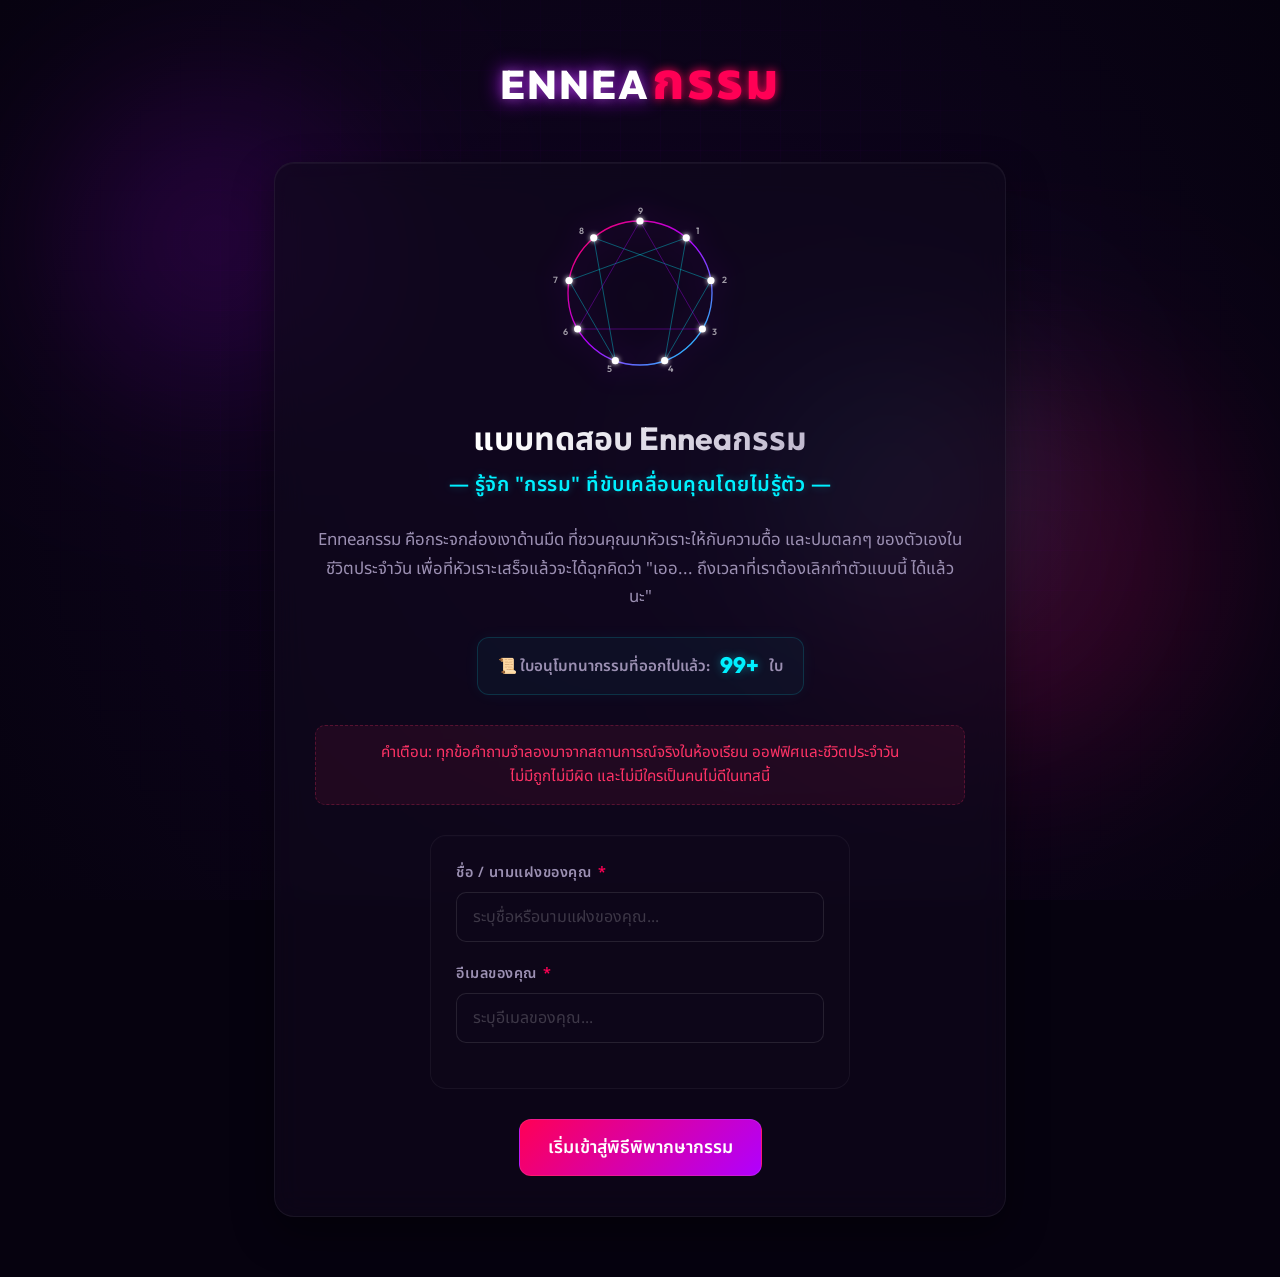
==== commit 20886c12: "style: revert warning box to red and format warning text with line break" ====
--- a/enneagram/index.html
+++ b/enneagram/index.html
@@ -111,7 +111,8 @@
         </div>
 
         <p class="intro-warning">
-          ทุกข้อคำถามจำลองมาจากสถานการณ์จริงในห้องเรียน ออฟฟิศและชีวิตประจำวัน ไม่มีถูกไม่มีผิด และไม่มีใครเป็นคนไม่ดีในเทสนี้
+          คำเตือน: ทุกข้อคำถามจำลองมาจากสถานการณ์จริงในห้องเรียน ออฟฟิศและชีวิตประจำวัน<br>
+          ไม่มีถูกไม่มีผิด และไม่มีใครเป็นคนไม่ดีในเทสนี้
         </p>
         
         <!-- User Info inputs -->
--- a/enneagram/style.css
+++ b/enneagram/style.css
@@ -382,10 +382,10 @@
 }
 
 .intro-warning {
-  color: var(--text-main);
+  color: #ff3366;
   font-size: 0.95rem;
-  background: rgba(176, 0, 255, 0.06);
-  border: 1px dashed rgba(176, 0, 255, 0.25);
+  background: rgba(255, 51, 102, 0.08);
+  border: 1px dashed rgba(255, 51, 102, 0.25);
   padding: 15px;
   border-radius: 10px;
   margin-bottom: 30px;
